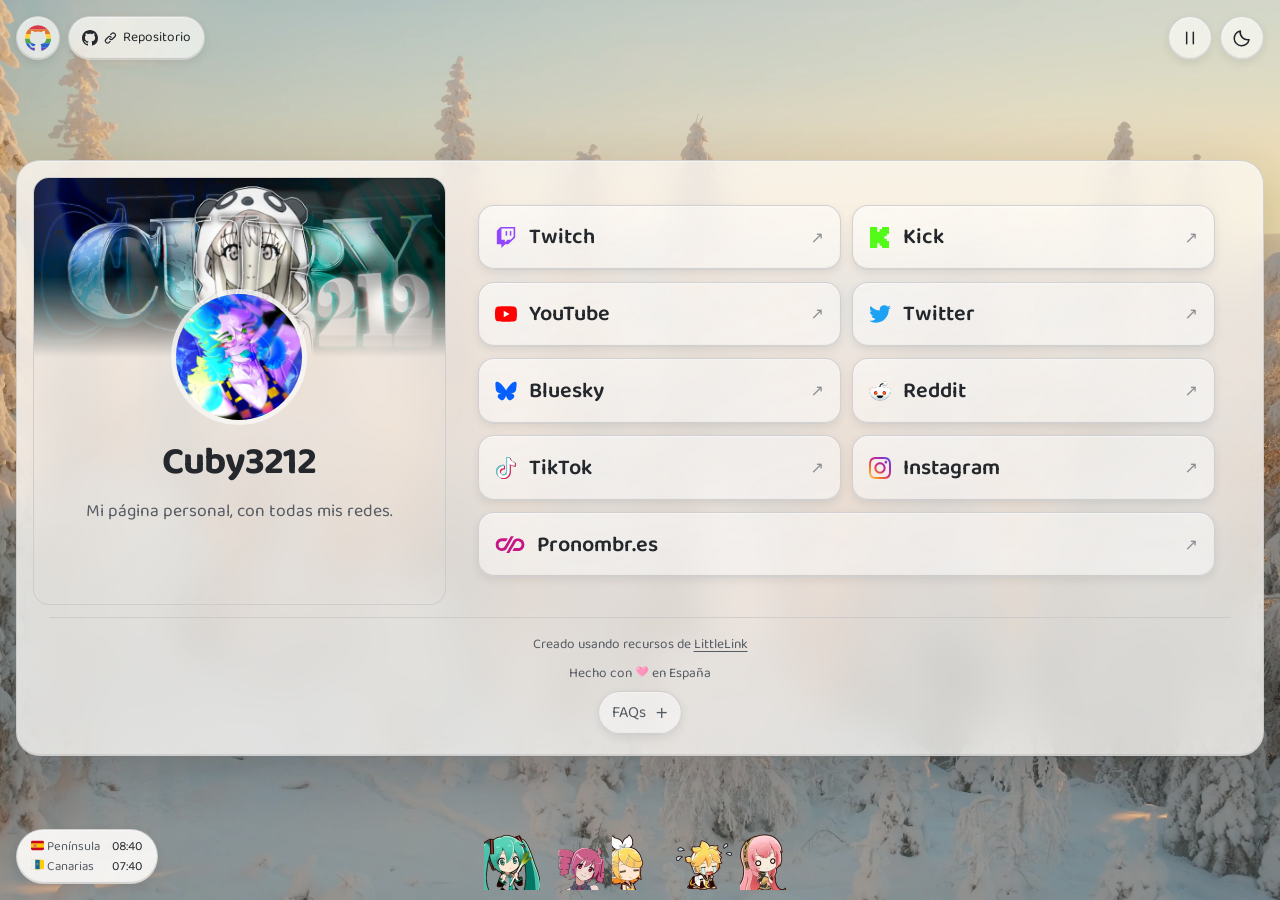
==== index.html @ 7b4e2a6f "Se ha aligerado el easter egg al desplazarse en móvil" ====
<!DOCTYPE html>
<html lang="es" class="theme-auto">
<head>
<meta charset="UTF-8">
<meta name="viewport" content="width=device-width, initial-scale=1.0, viewport-fit=cover">
<title>Cuby socials</title>
<meta name="description" content="Enlaces de Cuby3212">
<meta name="theme-color" content="#faf9f7" id="theme-color-meta">
<meta name="color-scheme" content="light dark">
<meta property="og:title" content="Cuby3212">
<meta property="og:description" content="Enlaces de Cuby3212">
<meta property="og:image" content="https://cuby3212.github.io/images/avatar_cuby.jpg">
<meta property="og:url" content="https://cuby3212.github.io/">
<meta property="og:type" content="website">
<link rel="canonical" href="https://cuby3212.github.io/">
<link rel="preconnect" href="https://fonts.googleapis.com">
<link rel="preconnect" href="https://fonts.gstatic.com" crossorigin>
<link href="https://fonts.googleapis.com/css2?family=Baloo+2:wght@400..700&amp;display=swap" rel="stylesheet">
<link rel="stylesheet" href="css/custom.css?v=mobile-easter-egg-23">
<link rel="preload" as="image" href="images/banner.jpg">
<link rel="preload" as="image" href="images/avatar_cuby.jpg">
<link id="site-favicon" rel="icon" type="image/png" href="images/avatar.png">
<link rel="apple-touch-icon" href="images/apple-touch-icon.png">
<link rel="manifest" href="manifest.json">
<script>
(() => {
  const root = document.documentElement;
  if (/Android/.test(navigator.userAgent) && /Firefox\//.test(navigator.userAgent)) root.classList.add("firefox-android");
  const today = new Date();
  const month = today.getMonth() + 1;
  const day = today.getDate();
  const season = month >= 3 && month <= 5 ? "spring" :
    month >= 6 && month <= 8 ? "summer" : month >= 9 && month <= 11 ? "autumn" : "winter";
  root.setAttribute("data-season", season);
  const event = month === 12 && day >= 24 && day <= 26 ? "xmas" :
    (month === 12 && day === 31) || (month === 1 && day === 1) ? "newyear" :
    month === 10 && day === 31 ? "halloween" : "none";
  root.setAttribute("data-event", event);
  try {
    const theme = localStorage.getItem("cuby-theme");
    if (theme === "light" || theme === "dark") {
      root.classList.remove("theme-auto");
      root.classList.add("theme-" + theme);
    }
  } catch {}
})();
</script>
</head>
<body>
<div class="bg-layer" aria-hidden="true"></div>
<div class="secret-overlay" aria-hidden="true"></div>
<button id="theme-toggle" class="theme-toggle" aria-label="Cambiar tema" title="Cambiar tema"><svg class="control-icon icon-sun" viewBox="0 0 24 24" aria-hidden="true"><circle cx="12" cy="12" r="4"/><path d="M12 2v2m0 16v2M2 12h2m16 0h2M5 5l1.4 1.4m11.2 11.2L19 19M5 19l1.4-1.4M17.6 6.4 19 5"/></svg><svg class="control-icon icon-moon" viewBox="0 0 24 24" aria-hidden="true"><path d="M20.5 14A9 9 0 0 1 10 3.5 9 9 0 1 0 20.5 14Z"/></svg><span class="trans-border" aria-hidden="true"></span></button>
<button id="motion-toggle" class="theme-toggle motion-toggle" aria-label="Pausar animaciones" title="Pausar animaciones"><svg class="control-icon icon-pause" viewBox="0 0 24 24" aria-hidden="true"><path d="M8 5v14M16 5v14"/></svg><svg class="control-icon icon-play" viewBox="0 0 24 24" aria-hidden="true"><path d="m8 5 11 7-11 7Z"/></svg><span class="trans-border" aria-hidden="true"></span></button>
<div class="corner-links">
<a class="github-link" href="https://github.com/Cuby3212" rel="noopener noreferrer" aria-label="GitHub"><img src="images/icons/github-pride.svg" alt=""><span class="trans-border" aria-hidden="true"></span></a>
<a class="repo-badge" href="https://github.com/Cuby3212/cuby3212.github.io" rel="noopener noreferrer" aria-label="Código de la página en GitHub">
<svg class="repo-badge-logo" viewBox="0 0 16 16" aria-hidden="true"><path fill-rule="evenodd" d="M8 0C3.58 0 0 3.58 0 8c0 3.54 2.29 6.53 5.47 7.59.4.07.55-.17.55-.38 0-.19-.01-.82-.01-1.49-2.01.37-2.53-.49-2.69-.94-.09-.23-.48-.94-.82-1.13-.28-.15-.68-.52-.01-.53.63-.01 1.08.58 1.23.82.72 1.21 1.87.87 2.33.66.07-.52.28-.87.51-1.07-1.78-.2-3.64-.89-3.64-3.95 0-.87.31-1.59.82-2.15-.08-.2-.36-1.02.08-2.12 0 0 .67-.21 2.2.82.64-.18 1.32-.27 2-.27.68 0 1.36.09 2 .27 1.53-1.04 2.2-.82 2.2-.82.44 1.1.16 1.92.08 2.12.51.56.82 1.27.82 2.15 0 3.07-1.87 3.75-3.65 3.95.29.25.54.73.54 1.48 0 1.07-.01 1.93-.01 2.2 0 .21.15.46.55.38A8.013 8.013 0 0016 8c0-4.42-3.58-8-8-8z"/></svg>
<svg class="repo-badge-link" viewBox="0 0 16 16" aria-hidden="true"><path d="M7.775 3.275a.75.75 0 001.06 1.06l1.25-1.25a2 2 0 112.83 2.83l-2.5 2.5a2 2 0 01-2.83 0 .75.75 0 00-1.06 1.06 3.5 3.5 0 004.95 0l2.5-2.5a3.5 3.5 0 00-4.95-4.95l-1.25 1.25zm-4.69 9.64a2 2 0 010-2.83l2.5-2.5a2 2 0 012.83 0 .75.75 0 001.06-1.06 3.5 3.5 0 00-4.95 0l-2.5 2.5a3.5 3.5 0 004.95 4.95l1.25-1.25a.75.75 0 00-1.06-1.06l-1.25 1.25a2 2 0 01-2.83 0z"/></svg>
<span>Repositorio</span><span class="trans-border" aria-hidden="true"></span></a>
</div>
<div class="seasonal-fx" id="seasonal-fx" aria-hidden="true"></div>
<main class="container">
<header class="profile-header">
<a class="banner-link" href="images/banner.jpg" aria-label="Ver el banner completo"><img class="banner" src="images/banner.jpg" alt="" width="1200" height="400" fetchpriority="high"></a>
<a class="avatar-link" href="images/avatar_cuby.jpg" aria-label="Ver la foto de perfil">
<img class="avatar" src="images/avatar_cuby.jpg" alt="Foto de Cuby3212" width="512" height="512" decoding="async" fetchpriority="high">
</a>
<h1><button type="button" id="secret-trigger" class="secret-trigger" aria-label="Cuby3212; pulsa tres veces para descubrir una sorpresa" title="¿Y si pulsas tres veces?">Cuby3212</button><span class="event-decoration" aria-hidden="true"></span></h1>
<p class="profile-description">Mi página personal, con todas mis redes.</p>
</header>
<section class="links-panel" aria-label="Enlaces">
<nav class="button-grid" aria-label="Redes sociales">
<a class="button" href="https://www.twitch.tv/cuby3212" rel="me noopener noreferrer"><img class="icon" src="images/icons/twitch-color.svg" alt=""><span class="network-label">Twitch</span><span class="network-arrow" aria-hidden="true">↗</span><span class="trans-border" aria-hidden="true"></span></a>
<a class="button" href="https://kick.com/Cuby3212" rel="me noopener noreferrer"><img class="icon" src="images/icons/kick.svg" alt=""><span class="network-label">Kick</span><span class="network-arrow" aria-hidden="true">↗</span><span class="trans-border" aria-hidden="true"></span></a>
<a class="button" href="https://youtube.com/@Cuby3212" rel="me noopener noreferrer"><img class="icon" src="images/icons/youtube.svg" alt=""><span class="network-label">YouTube</span><span class="network-arrow" aria-hidden="true">↗</span><span class="trans-border" aria-hidden="true"></span></a>
<a class="button" href="https://x.com/Cuby3212_" rel="me noopener noreferrer"><img class="icon" src="images/icons/twitter-color.svg" alt=""><span class="network-label">Twitter</span><span class="network-arrow" aria-hidden="true">↗</span><span class="trans-border" aria-hidden="true"></span></a>
<a class="button" href="https://bsky.app/profile/cuby3212.bsky.social" rel="me noopener noreferrer"><img class="icon" src="images/icons/bluesky-color.svg" alt=""><span class="network-label">Bluesky</span><span class="network-arrow" aria-hidden="true">↗</span><span class="trans-border" aria-hidden="true"></span></a>
<a class="button button-reddit" href="https://www.reddit.com/user/Cuby_3212" rel="me noopener noreferrer"><img class="icon" src="images/icons/reddit.svg" alt=""><span class="network-label">Reddit</span><span class="network-arrow" aria-hidden="true">↗</span><span class="trans-border" aria-hidden="true"></span></a>
<a class="button button-tiktok" href="https://www.tiktok.com/@cuby3212" rel="me noopener noreferrer"><img class="icon" src="images/icons/tiktok.svg" alt=""><span class="network-label">TikTok</span><span class="network-arrow" aria-hidden="true">↗</span><span class="trans-border" aria-hidden="true"></span></a>
<a class="button" href="https://www.instagram.com/cuby3212" rel="me noopener noreferrer"><img class="icon" src="images/icons/instagram-color.svg" alt=""><span class="network-label">Instagram</span><span class="network-arrow" aria-hidden="true">↗</span><span class="trans-border" aria-hidden="true"></span></a>
<a class="button button-pronombr-es" href="https://pronombr.es/@Cuby3212" rel="me noopener noreferrer"><img class="icon" src="images/icons/pronombr-es-color.svg" alt=""><span class="network-label">Pronombr.es</span><span class="network-arrow" aria-hidden="true">↗</span><span class="trans-border" aria-hidden="true"></span></a>
</nav>
</section>
<footer>
<p class="site-credit">Creado usando recursos de <a href="https://littlelink.io" rel="noopener noreferrer">LittleLink</a></p>
<p class="site-credit">Hecho con <span class="emoji" role="img" aria-label="amor">🩷</span> en España</p>
<details class="info-toggle">
<summary>FAQs<span class="trans-border" aria-hidden="true"></span></summary>
<div class="faq">
<details class="faq-item"><summary>¿Para qué sirve esta página?<span class="faq-arrow" aria-hidden="true"></span></summary><div><p>Es mi página personal, donde puedes encontrar todas mis redes sociales. El código es abierto.</p></div></details>
<details class="faq-item"><summary>¿Guarda mis datos o me rastrea?<span class="faq-arrow" aria-hidden="true"></span></summary><div><p>No hay analítica ni cookies propias. Las preferencias de tema y movimiento se guardan en tu navegador.</p></div></details>
<details class="faq-item"><summary>¿Es algo de pago?<span class="faq-arrow" aria-hidden="true"></span></summary><div><p>Para nada, es un proyecto personal mío sin ánimo de lucro, hecho para mi comunidad.</p></div></details>
<details class="faq-item"><summary>¿Dónde está alojada?<span class="faq-arrow" aria-hidden="true"></span></summary><div><p>En GitHub Pages.</p></div></details>
</div>
</details>

</footer>
</main>
<div class="footer-mascots" aria-hidden="true">
<span class="mascot-sprite mascot-miku"></span>
<span class="mascot-sprite mascot-teto"></span>
<span class="mascot-sprite mascot-rin"></span>
<span class="mascot-sprite mascot-len"></span>
<span class="mascot-sprite mascot-luka"></span>
</div>
<div class="clock-widget" aria-label="Hora actual">
<span class="clock-row"><span class="clock-zone"><span aria-hidden="true"><img class="emoji-image" src="images/emoji/1f1ea-1f1f8.svg" alt="" width="16" height="16"></span> Península</span><span id="clock-peninsula">--:--</span></span>
<span class="clock-row"><span class="clock-zone"><span aria-hidden="true"><img class="emoji-image" src="images/emoji/1f1ee-1f1e8.svg" alt="" width="16" height="16"></span> Canarias</span><span id="clock-canarias">--:--</span></span>
</div>
<script src="js/site.js?v=flags-favicon-22"></script>
</body>
</html>
---- css/custom.css ----
:root { color-scheme:light; font-size:16px; --surface:#faf9f7c7; --mobile-surface:#faf9f7ed; --control:#ffffff70; --text:#24282c; --muted:#555b63; --line:#c8c9cacc; --hover:#f0eff1; --shade:#14191e33; --veil:#080f1612; --scene:url('../images/scene-autumn.webp'); }
:root.theme-dark { color-scheme:dark; --surface:#171b23b8; --mobile-surface:#171b23ed; --control:#ffffff10; --text:#f5f5f6; --muted:#bdc3cc; --line:#ffffff38; --hover:#303641; --shade:#0005; --veil:#080f164d; }
@media(prefers-color-scheme:dark) { :root.theme-auto { color-scheme:dark; --surface:#171b23b8; --mobile-surface:#171b23ed; --control:#ffffff10; --text:#f5f5f6; --muted:#bdc3cc; --line:#ffffff38; --hover:#303641; --shade:#0005; --veil:#080f164d; } }
:root[data-season='spring'] { --scene:url('../images/scene-spring.webp'); }
:root[data-season='summer'] { --scene:url('../images/scene-summer.webp'); }
:root[data-season='winter'] { --scene:url('../images/scene-winter.webp'); }
:root[data-event='xmas'] { --scene:url('../images/scene-xmas.webp'); }
:root[data-event='newyear'] { --scene:url('../images/scene-newyear.webp'); }
:root[data-event='halloween'] { --scene:url('../images/scene-halloween.webp'); }
*,*::before,*::after { box-sizing:border-box; }
body { position:relative; isolation:isolate; margin:0; min-height:100svh; padding:6rem max(1rem,env(safe-area-inset-right)) max(5rem,env(safe-area-inset-bottom)) max(1rem,env(safe-area-inset-left)); display:flex; flex-direction:column; align-items:center; justify-content:center; background:#283c35; color:var(--text); font:400 1rem/1.5 'Baloo 2',system-ui,sans-serif; -webkit-tap-highlight-color:transparent; }
button,a,summary { touch-action:manipulation; }
button { font:inherit; cursor:pointer; }
a { color:inherit; text-underline-offset:.2em; }
img { display:block; max-width:100%; }
:focus-visible { outline:3px solid #b86298; outline-offset:4px; }
.bg-layer { position:absolute; inset:0; z-index:-2; pointer-events:none; background:#283c35 var(--scene) var(--scene-position,center) / cover no-repeat; }
.bg-layer::after { transition:background-color .35s ease; content:''; position:absolute; inset:0; background:var(--veil); }
.container { position:relative; width:min(100%,82rem); display:grid; grid-template-columns:minmax(0,.9fr) minmax(0,1.3fr); padding:1rem; border:1px solid var(--line); border-radius:1.5rem; background:var(--surface); box-shadow:0 16px 60px var(--shade); }
.profile-header { min-width:0; text-align:center; align-self:stretch; padding-bottom:2rem; border:1px solid var(--line); border-radius:1rem; overflow:hidden; background:linear-gradient(145deg,#ffffff0a,transparent); }
.banner-link { display:block; overflow:hidden; }
.banner { width:100%; height:clamp(10rem,14vw,16rem); object-fit:cover; object-position:50% 40%; -webkit-mask-image:linear-gradient(#000 55%,transparent); mask-image:linear-gradient(#000 55%,transparent); }
.avatar-link { display:block; position:relative; width:8.5rem; margin:-4.25rem auto 0; border-radius:50%; }
.avatar { width:8.5rem; height:8.5rem; object-fit:cover; border:5px solid var(--surface); border-radius:50%; }
h1 { margin:1rem .5rem .4rem; font-size:clamp(2rem,3vw,3.4rem); font-weight:700; line-height:1.15; letter-spacing:-.025em; }
.secret-trigger { all:unset; cursor:pointer; border-radius:.3rem; touch-action:manipulation; }
.profile-description { margin:.4rem 1.25rem 0; color:var(--muted); font-size:1.1rem; text-wrap:balance; }
.links-panel { min-width:0; margin:1.5rem 1rem 1.5rem 2rem; align-self:center; }
.button-grid { display:grid; grid-template-columns:repeat(2,minmax(0,1fr)); gap:.7rem; }
.button { display:flex; align-items:center; gap:.75rem; min-width:0; min-height:4.1rem; padding:.85rem 1rem; border:1px solid var(--line); border-radius:1rem; background:var(--control); color:var(--text); font-size:clamp(1.25rem,1.7vw,1.9rem); font-weight:600; line-height:1.3; text-decoration:none; }
.icon { width:1em; height:1em; flex-shrink:0; object-fit:contain; }
.button-tiktok .icon,.button-reddit .icon { filter:drop-shadow(0 0 .6px #60646c); }
.button-pronombr-es { grid-column:1/-1; }
.button-pronombr-es .icon { width:1.4em; }
.network-label { min-width:0; overflow-wrap:anywhere; }
.network-arrow { opacity:.65; margin-left:auto; font:400 1rem/1 system-ui,sans-serif; color:var(--muted); }
.theme-toggle,.github-link,.repo-badge,.clock-widget { border:1px solid var(--line); background:var(--surface); color:var(--text); border-radius:999px; box-shadow:0 3px 12px var(--shade); }
.theme-toggle { position:fixed; top:max(1rem,env(safe-area-inset-top)); right:max(1rem,env(safe-area-inset-right)); z-index:10; width:2.75rem; height:2.75rem; display:grid; place-items:center; padding:0; }
.motion-toggle { right:calc(max(1rem,env(safe-area-inset-right)) + 3.25rem); }
.theme-toggle:disabled { opacity:.6; cursor:default; }
.corner-links { position:fixed; top:max(1rem,env(safe-area-inset-top)); left:max(1rem,env(safe-area-inset-left)); z-index:10; display:flex; gap:.5rem; }
.github-link { display:grid; place-items:center; width:2.75rem; height:2.75rem; }
.github-link img { width:1.6rem; height:1.6rem; }
.repo-badge { display:inline-flex; align-items:center; gap:.4rem; min-height:2.75rem; padding:.5rem .85rem; font-size:.85rem; text-decoration:none; }
.repo-badge svg { width:1rem; height:1rem; fill:currentColor; }
.repo-badge .repo-badge-link { width:.8rem; }
footer { grid-column:1/-1; margin:.75rem 1rem .25rem; padding-top:1rem; border-top:1px solid var(--line); color:var(--muted); text-align:center; }
.site-credit { margin:0 0 .5rem; font-size:.85rem; }
.info-toggle { max-width:42rem; margin:0 auto; }
summary { cursor:pointer; }
.info-toggle > summary { display:inline-flex; align-items:center; gap:.6rem; min-height:2.75rem; padding:.4rem .8rem; list-style:none; }
summary::-webkit-details-marker { display:none; }
.info-toggle > summary::after { content:'+'; font-family:system-ui,sans-serif; }
:is(.info-toggle:not([data-disclosure])[open],.info-toggle[data-expanded='true']) > summary::after { content:'−'; }
.faq { padding:.5rem 1rem; text-align:left; }
.faq-item { border-top:1px solid var(--line); padding:.6rem 0; }
.faq-item summary { min-height:2.75rem; display:flex; align-items:center; justify-content:space-between; gap:.75rem; color:var(--text); }
.faq-arrow::after { content:'+'; font-family:system-ui,sans-serif; }
:is(.faq-item:not([data-disclosure])[open],.faq-item[data-expanded='true']) .faq-arrow::after { content:'−'; }
.faq-item p { margin:.3rem 0 .5rem; }
.clock-widget { position:fixed; left:max(1rem,env(safe-area-inset-left)); bottom:max(1rem,env(safe-area-inset-bottom)); padding:.45rem .9rem; font-size:.8rem; font-variant-numeric:tabular-nums; }
.clock-row { display:flex; gap:.75rem; justify-content:space-between; }
.clock-zone { color:var(--muted); }

body,.container,.button,.theme-toggle,.github-link,.repo-badge,.clock-widget,footer,.faq-item,.profile-description,.clock-zone,.network-arrow,.avatar { transition:background-color .35s ease,color .35s ease,border-color .35s ease,transform .18s ease; }
@media(hover:hover) { .button:hover,.theme-toggle:not(:disabled):hover,.repo-badge:hover,.github-link:hover { background-color:var(--hover); transform:translateY(-2px); } }
.button:active,.theme-toggle:active { transform:translateY(0); }
.seasonal-fx { position:fixed; inset:0; height:100lvh; bottom:auto; z-index:15; pointer-events:none; overflow:hidden; contain:strict; }
.petal { will-change:transform,opacity; position:absolute; top:-4rem; left:var(--x); opacity:0; font-size:clamp(1.5rem,2.2vw,2rem); line-height:1.2; animation:fall var(--duration) linear var(--delay) 1 both; }
.petal-image { display:block; width:1.2em; height:1.2em; }
@keyframes fall {
  0% { transform:translate3d(0,-4rem,0) rotate(var(--rotation-start)) scale(var(--scale)); opacity:0; }
  8%,85% { opacity:var(--alpha); }
  35% { transform:translate3d(var(--drift-a),38vh,0) rotate(var(--rotation-mid)) scale(var(--scale)); }
  65% { transform:translate3d(var(--drift-b),72vh,0) rotate(var(--rotation-start)) scale(var(--scale)); }
  100% { transform:translate3d(var(--drift-end),calc(100vh + 8rem),0) rotate(var(--rotation-end)) scale(var(--scale)); opacity:0; }
}
@keyframes fall-next {
  0% { transform:translate3d(0,-4rem,0) rotate(var(--rotation-start)) scale(var(--scale)); opacity:0; }
  8%,85% { opacity:var(--alpha); }
  35% { transform:translate3d(var(--drift-a),38vh,0) rotate(var(--rotation-mid)) scale(var(--scale)); }
  65% { transform:translate3d(var(--drift-b),72vh,0) rotate(var(--rotation-start)) scale(var(--scale)); }
  100% { transform:translate3d(var(--drift-end),calc(100vh + 8rem),0) rotate(var(--rotation-end)) scale(var(--scale)); opacity:0; }
}
.secret-overlay { position:fixed; inset:0; z-index:-1; pointer-events:none; opacity:0; background:linear-gradient(125deg,#5bcefa66,transparent 50%,#f5a9b866); transition:opacity .6s ease; }
.secret-mode .secret-overlay { opacity:1; }
.secret-mode .container { border-color:transparent; }
.secret-mode .container::after { content:''; position:absolute; inset:-1px; padding:3px; border-radius:inherit; pointer-events:none; background:linear-gradient(#5bcefa 0% 20%,#f5a9b8 20% 40%,#fff 40% 60%,#f5a9b8 60% 80%,#5bcefa 80% 100%); -webkit-mask:linear-gradient(#fff 0 0) content-box,linear-gradient(#fff 0 0); mask:linear-gradient(#fff 0 0) content-box,linear-gradient(#fff 0 0); -webkit-mask-composite:xor; mask-composite:exclude; }
@keyframes mascot-sway { 0%,100% { transform:translateY(0); } 50% { transform:translateY(-4px); } }
.secret-mode .mascot-sprite { animation-name:var(--frames),mascot-sway; animation-duration:var(--frame-duration),5s; animation-timing-function:step-end,ease-in-out; animation-iteration-count:infinite; }

.toast { position:fixed; top:4.5rem; left:50%; transform:translateX(-50%); z-index:20; max-width:calc(100% - 2rem); padding:.6rem 1rem; border:1px solid var(--line); border-radius:1rem; background:var(--surface); color:var(--text); text-align:center; opacity:0; transition:opacity .2s ease; pointer-events:none; }
.toast.is-shown { opacity:1; }
.motion-paused *,.page-hidden *,.motion-paused *::before,.motion-paused *::after,.page-hidden *::before,.page-hidden *::after { animation-play-state:paused !important; }

@media(orientation:portrait) {
 :root[data-season='spring'] { --scene:url('../images/scene-spring-portrait.webp'); }
 :root[data-event='halloween'] { --scene:url('../images/scene-halloween-portrait.webp'); }
 :root[data-event='newyear'] { --scene:url('../images/scene-newyear-portrait.webp'); }
 :root[data-season='autumn'] { --scene-position:60% center; }
}
@media(max-width:760px), (orientation:portrait) {
 body { justify-content:flex-start; padding-top:5.25rem; padding-bottom:max(6rem,env(safe-area-inset-bottom)); }
 .container { width:min(100%,32rem); display:block; padding:.6rem; border-radius:1.5rem; }
 .profile-header { padding-bottom:.5rem; }
 .banner { height:clamp(10rem,35vw,14rem); }
 .links-panel { margin:1.25rem .5rem; }
 .clock-widget { position:static; margin-top:1.25rem; }
 footer { margin:1rem .5rem .25rem; }
}
@media(max-width:440px) {
 .button-grid { grid-template-columns:minmax(0,1fr); gap:.6rem; }
 .button { min-height:3.25rem; }
 .repo-badge .repo-badge-logo,.repo-badge .repo-badge-link { display:none; }
 .repo-badge { padding-inline:.65rem; font-size:.8rem; }
}
@media(max-height:600px) and (min-width:761px) { body { justify-content:flex-start; padding-bottom:6rem; } .clock-widget { position:static; margin-top:1.25rem; } }
@media(prefers-reduced-motion:reduce) { *:not(.mascot-sprite),*::before,*::after { animation:none !important; transition:none !important; } }
@media(prefers-contrast:more) { :root { --line:currentColor; } }
@media(forced-colors:active) { .bg-layer,.seasonal-fx,.secret-overlay { display:none; } body,.container,.button,.theme-toggle,.repo-badge,.github-link,.clock-widget { background:Canvas; color:CanvasText; border-color:CanvasText; box-shadow:none; } }

.button,.theme-toggle,.github-link,.repo-badge,.clock-widget,.info-toggle > summary {
 background-image:radial-gradient(ellipse at 0 0,#ffffff24,transparent 58%),radial-gradient(ellipse at 100% 100%,#ffffff12,transparent 58%),linear-gradient(120deg,#ffffff0d,transparent 42%,#ffffff05 65%,#ffffff10);
 box-shadow:inset 0 1px 1px #ffffff70,inset 1px 0 0 #ffffff20,inset -1px 0 0 #ffffff12,inset 0 -1px 1px #00000024,0 3px 10px #00000014;
}
.info-toggle > summary { border:1px solid var(--line); border-radius:999px; background-color:var(--control); }
.footer-mascots { position:fixed; z-index:5; bottom:max(.65rem,env(safe-area-inset-bottom)); left:50%; transform:translateX(-50%); display:grid; grid-template-columns:repeat(5,minmax(0,1fr)); align-items:end; gap:.5rem; width:min(19.5rem,calc(100% - 2rem)); height:4rem; contain:layout paint; pointer-events:none; }
.mascot-sprite { display:block; justify-self:center; width:min(100%,3.5rem); aspect-ratio:1; background-repeat:no-repeat; }
@media(min-width:1051px) and (orientation:landscape) {
 :root { font-size:100%; }
 .container { grid-template-columns:minmax(0,.85fr) minmax(0,1.65fr); }
 .links-panel { margin:1.75rem 2rem; }
 .profile-header { display:flex; flex-direction:column; justify-content:flex-start; }
}
@media(hover:hover) and (pointer:fine) and (min-width:1051px) {
 .container { -webkit-backdrop-filter:blur(18px) saturate(135%); backdrop-filter:blur(18px) saturate(135%); }
 .theme-toggle,.github-link,.repo-badge,.clock-widget { -webkit-backdrop-filter:blur(8px); backdrop-filter:blur(8px); }
}

@media(hover:none), (pointer:coarse) {
 .petal { font-size:1.65rem; }
 .container { background:var(--mobile-surface); box-shadow:0 8px 28px #00000026; }
 .button { transition:background-color .25s ease,color .25s ease,border-color .25s ease,transform .18s ease; }
}
@media(prefers-reduced-motion:reduce) { .mascot-sprite { animation-play-state:paused !important; } }
@media(forced-colors:active) { .button,.theme-toggle,.github-link,.repo-badge,.clock-widget,.info-toggle > summary { background:Canvas; box-shadow:none; } }

@media(max-height:800px) and (min-width:1051px) and (orientation:landscape) {
 .banner { height:10rem; }
 .button { min-height:3.5rem; padding:.7rem 1rem; }
 .button-grid { gap:.55rem; }
 .links-panel { margin:1rem 2rem; }
 .profile-header { padding-bottom:1.25rem; }
}

.theme-toggle { border-radius:50%; aspect-ratio:1; line-height:1; }
.theme-toggle .control-icon { grid-area:1 / 1; display:block; width:1.25rem; height:1.25rem; fill:none; stroke:currentColor; stroke-width:1.8; stroke-linecap:round; stroke-linejoin:round; }
.theme-toggle .icon-sun,.theme-toggle .icon-play { display:none; }
.theme-toggle[aria-pressed="true"] .icon-sun,.motion-toggle[aria-pressed="false"] .icon-play { display:block; }
.theme-toggle[aria-pressed="true"] .icon-moon,.motion-toggle[aria-pressed="false"] .icon-pause { display:none; }
.corner-links { align-items:center; height:2.75rem; }
.github-link { border-radius:50%; flex:0 0 2.75rem; }
.repo-badge { height:2.75rem; line-height:1; gap:.4rem; padding:.5rem .8rem; }
.repo-badge svg { flex-shrink:0; }
.button,.github-link,.repo-badge,.info-toggle > summary { position:relative; }
.trans-border { display:none; position:absolute; inset:-1px; padding:2px; border-radius:inherit; overflow:hidden; pointer-events:none; z-index:2; -webkit-mask:linear-gradient(#fff 0 0) content-box,linear-gradient(#fff 0 0); mask:linear-gradient(#fff 0 0) content-box,linear-gradient(#fff 0 0); -webkit-mask-composite:xor; mask-composite:exclude; }
.trans-border::before { content:''; position:absolute; left:50%; top:50%; width:160%; aspect-ratio:1; background:conic-gradient(#5bcefa,#f5a9b8 20%,#fff 40%,#f5a9b8 60%,#5bcefa 80%); transform:translate(-50%,-50%); }
@keyframes trans-border-turn { to { transform:translate(-50%,-50%) rotate(360deg); } }
:is(.button,.theme-toggle,.github-link,.repo-badge,.info-toggle > summary):is(:focus-visible,:active) > .trans-border { display:block; }
@media(hover:hover) and (pointer:fine) {
 :is(.button,.theme-toggle,.github-link,.repo-badge,.info-toggle > summary):hover > .trans-border { display:block; }
 :is(.button,.theme-toggle,.github-link,.repo-badge,.info-toggle > summary):hover > .trans-border::before { animation:trans-border-turn 6s linear infinite; }
}
@media(orientation:portrait) {
 .container { width:min(100%,56rem); min-height:calc(100svh - 13rem); display:flex; flex-direction:column; }
 .profile-header { flex-shrink:0; }
 .banner { height:clamp(10rem,25vw,20rem); }
 .links-panel { align-self:stretch; margin:clamp(1.25rem,2.5vw,2rem) clamp(.5rem,2vw,1.5rem); }
 .button-grid { grid-template-columns:minmax(0,1fr); gap:clamp(.6rem,1svh,1rem); }
 .button { min-height:clamp(3.5rem,5.7svh,6rem); font-size:clamp(1.15rem,2.2vw,1.9rem); }
 footer { margin-top:auto; }
}
@media(forced-colors:active) { .trans-border { display:none !important; } }

.mascot-miku { --frames:frames-miku; --frame-duration:1600ms; background-image:url('../images/characters/miku.webp'); background-size:2000% 100%; animation:frames-miku 1600ms step-end infinite; }
@keyframes frames-miku { 0.00000% { background-position:0.00000% 0; } 5.00000% { background-position:5.26316% 0; } 10.00000% { background-position:10.52632% 0; } 15.00000% { background-position:15.78947% 0; } 20.00000% { background-position:21.05263% 0; } 25.00000% { background-position:26.31579% 0; } 30.00000% { background-position:31.57895% 0; } 35.00000% { background-position:36.84211% 0; } 40.00000% { background-position:42.10526% 0; } 45.00000% { background-position:47.36842% 0; } 50.00000% { background-position:52.63158% 0; } 55.00000% { background-position:57.89474% 0; } 60.00000% { background-position:63.15789% 0; } 65.00000% { background-position:68.42105% 0; } 70.00000% { background-position:73.68421% 0; } 75.00000% { background-position:78.94737% 0; } 80.00000% { background-position:84.21053% 0; } 85.00000% { background-position:89.47368% 0; } 90.00000% { background-position:94.73684% 0; } 95.00000% { background-position:100.00000% 0; } 100% { background-position:100% 0; } }
.mascot-teto { --frames:frames-teto; --frame-duration:730ms; background-image:url('../images/characters/teto.webp'); background-size:1000% 100%; animation:frames-teto 730ms step-end infinite; }
@keyframes frames-teto { 0.00000% { background-position:0.00000% 0; } 9.58904% { background-position:11.11111% 0; } 19.17808% { background-position:22.22222% 0; } 28.76712% { background-position:33.33333% 0; } 38.35616% { background-position:44.44444% 0; } 50.68493% { background-position:55.55556% 0; } 60.27397% { background-position:66.66667% 0; } 69.86301% { background-position:77.77778% 0; } 79.45205% { background-position:88.88889% 0; } 89.04110% { background-position:100.00000% 0; } 100% { background-position:100% 0; } }
.mascot-rin { --frames:frames-rin; --frame-duration:1520ms; background-image:url('../images/characters/rin.webp'); background-size:1500% 100%; animation:frames-rin 1520ms step-end infinite; }
@keyframes frames-rin { 0.00000% { background-position:0.00000% 0; } 5.26316% { background-position:7.14286% 0; } 10.52632% { background-position:14.28571% 0; } 15.78947% { background-position:21.42857% 0; } 21.05263% { background-position:28.57143% 0; } 26.31579% { background-position:35.71429% 0; } 31.57895% { background-position:42.85714% 0; } 36.84211% { background-position:50.00000% 0; } 42.10526% { background-position:57.14286% 0; } 47.36842% { background-position:64.28571% 0; } 52.63158% { background-position:71.42857% 0; } 57.89474% { background-position:78.57143% 0; } 63.15789% { background-position:85.71429% 0; } 68.42105% { background-position:92.85714% 0; } 73.68421% { background-position:100.00000% 0; } 100% { background-position:100% 0; } }
.mascot-len { --frames:frames-len; --frame-duration:1600ms; background-image:url('../images/characters/len.webp'); background-size:1700% 100%; animation:frames-len 1600ms step-end infinite; }
@keyframes frames-len { 0.00000% { background-position:0.00000% 0; } 5.00000% { background-position:6.25000% 0; } 10.00000% { background-position:12.50000% 0; } 15.00000% { background-position:18.75000% 0; } 20.00000% { background-position:25.00000% 0; } 30.00000% { background-position:31.25000% 0; } 40.00000% { background-position:37.50000% 0; } 45.00000% { background-position:43.75000% 0; } 50.00000% { background-position:50.00000% 0; } 60.00000% { background-position:56.25000% 0; } 65.00000% { background-position:62.50000% 0; } 70.00000% { background-position:68.75000% 0; } 75.00000% { background-position:75.00000% 0; } 80.00000% { background-position:81.25000% 0; } 85.00000% { background-position:87.50000% 0; } 90.00000% { background-position:93.75000% 0; } 95.00000% { background-position:100.00000% 0; } 100% { background-position:100% 0; } }
.mascot-luka { --frames:frames-luka; --frame-duration:1600ms; background-image:url('../images/characters/luka.webp'); background-size:1400% 100%; animation:frames-luka 1600ms step-end infinite; }
@keyframes frames-luka { 0.00000% { background-position:0.00000% 0; } 20.00000% { background-position:7.69231% 0; } 25.00000% { background-position:15.38462% 0; } 30.00000% { background-position:23.07692% 0; } 35.00000% { background-position:30.76923% 0; } 40.00000% { background-position:38.46154% 0; } 45.00000% { background-position:46.15385% 0; } 50.00000% { background-position:53.84615% 0; } 55.00000% { background-position:61.53846% 0; } 65.00000% { background-position:69.23077% 0; } 70.00000% { background-position:76.92308% 0; } 80.00000% { background-position:84.61538% 0; } 85.00000% { background-position:92.30769% 0; } 95.00000% { background-position:100.00000% 0; } 100% { background-position:100% 0; } }

@media(forced-colors:active) { .secret-mode .container::after { display:none; } .secret-mode .container { border-color:CanvasText; } }

:root[data-event='halloween'] { --festive-light:#fff4e8eb; --festive-light-mobile:#fff4e8f5; --festive-dark:#21162aeb; --festive-dark-mobile:#21162af5; --festive-light-text:#302039; --festive-dark-text:#fff3e7; --festive-light-muted:#63506c; --festive-dark-muted:#d8c3df; --festive-light-line:#a66027a6; --festive-dark-line:#f8ac65a6; --festive-light-hover:#f6dfc7; --festive-dark-hover:#40304c; --festive-accent-light:#8c3e0c; --festive-accent-dark:#ffbf80; }
:root[data-event='xmas'] { --festive-light:#f4faf2eb; --festive-light-mobile:#f4faf2f5; --festive-dark:#10251eeb; --festive-dark-mobile:#10251ef5; --festive-light-text:#183529; --festive-dark-text:#f4faf3; --festive-light-muted:#4b6356; --festive-dark-muted:#bed5c7; --festive-light-line:#9b414da6; --festive-dark-line:#ed9b9fa6; --festive-light-hover:#e4efdf; --festive-dark-hover:#284438; --festive-accent-light:#9c293b; --festive-accent-dark:#ffb6bb; }
:root[data-event='newyear'] { --festive-light:#fff9e9eb; --festive-light-mobile:#fff9e9f5; --festive-dark:#191b31eb; --festive-dark-mobile:#191b31f5; --festive-light-text:#30293d; --festive-dark-text:#fff7e0; --festive-light-muted:#665974; --festive-dark-muted:#d0c7e0; --festive-light-line:#987121a6; --festive-dark-line:#e7c675a6; --festive-light-hover:#f2e7ca; --festive-dark-hover:#343450; --festive-accent-light:#795515; --festive-accent-dark:#f5d68a; }
:root:is([data-event='halloween'],[data-event='xmas'],[data-event='newyear']) { --surface:var(--festive-light); --mobile-surface:var(--festive-light-mobile); --text:var(--festive-light-text); --muted:var(--festive-light-muted); --line:var(--festive-light-line); --hover:var(--festive-light-hover); --festive-accent:var(--festive-accent-light); }
:root.theme-dark:is([data-event='halloween'],[data-event='xmas'],[data-event='newyear']) { --surface:var(--festive-dark); --mobile-surface:var(--festive-dark-mobile); --text:var(--festive-dark-text); --muted:var(--festive-dark-muted); --line:var(--festive-dark-line); --hover:var(--festive-dark-hover); --festive-accent:var(--festive-accent-dark); }
@media(prefers-color-scheme:dark) {
 :root.theme-auto:is([data-event='halloween'],[data-event='xmas'],[data-event='newyear']) { --surface:var(--festive-dark); --mobile-surface:var(--festive-dark-mobile); --text:var(--festive-dark-text); --muted:var(--festive-dark-muted); --line:var(--festive-dark-line); --hover:var(--festive-dark-hover); --festive-accent:var(--festive-accent-dark); }
}
:root:is([data-event='halloween'],[data-event='xmas'],[data-event='newyear']) h1 { color:var(--festive-accent); }
@media(prefers-contrast:more) { :root[data-event] { --line:currentColor; } }

.event-decoration { display:none; margin-left:.3em; font-size:.55em; vertical-align:.12em; line-height:1; }
:root:is([data-event='halloween'],[data-event='xmas'],[data-event='newyear']) .event-decoration { display:inline-block; }

@keyframes button-glint { 0%,100% { opacity:0; } 35% { opacity:.22; } }
.button.press-glow::after { content:''; position:absolute; inset:1px; border-radius:inherit; pointer-events:none; background:linear-gradient(110deg,transparent 10%,#fff 50%,transparent 90%); opacity:0; animation:button-glint .32s ease-out; }
@keyframes card-enter { from { opacity:0; transform:translateY(8px); } to { opacity:1; transform:translateY(0); } }
.container.is-entering { animation:card-enter .42s cubic-bezier(.2,.8,.2,1) both; }
.motion-paused .container.is-entering { animation:none; }
@media(forced-colors:active) { .button.press-glow::after { display:none; } }

.container { background-image:linear-gradient(135deg,#ffffff0d,transparent 35%,transparent 70%,#ffffff05); box-shadow:inset 0 1px 1px #ffffff66,inset 0 -1px 0 #00000014,0 16px 60px var(--shade); }
@supports ((backdrop-filter:blur(8px)) or (-webkit-backdrop-filter:blur(8px))) {
 .theme-toggle,.github-link,.repo-badge,.clock-widget { -webkit-backdrop-filter:blur(10px) saturate(140%); backdrop-filter:blur(10px) saturate(140%); }
 @supports (background-color:color-mix(in srgb,white,transparent)) {
  .theme-toggle,.github-link,.repo-badge { background-color:color-mix(in srgb,var(--surface) 90%,transparent); }
 }
 .clock-widget { background-color:var(--mobile-surface); }
}
@media(hover:none), (pointer:coarse) {
 .container { box-shadow:inset 0 1px 1px #ffffff66,inset 0 -1px 0 #00000014,0 8px 28px #00000026; }
}
@media(hover:none), (pointer:coarse), (max-width:1050px) {
 .container,.theme-toggle,.github-link,.repo-badge,.clock-widget { -webkit-backdrop-filter:none; backdrop-filter:none; }
 .theme-toggle,.github-link,.repo-badge,.clock-widget { background-color:var(--mobile-surface); }
}
@media(prefers-reduced-transparency:reduce), (prefers-contrast:more) {
 .container,.theme-toggle,.github-link,.repo-badge,.clock-widget { background-color:var(--mobile-surface); -webkit-backdrop-filter:none; backdrop-filter:none; background-image:none; }
}
@media(forced-colors:active) {
 .container,.button,.theme-toggle,.github-link,.repo-badge,.clock-widget,.info-toggle > summary { background:Canvas; color:CanvasText; border-color:CanvasText; box-shadow:none; -webkit-backdrop-filter:none; backdrop-filter:none; }
}

@media(hover:none), (pointer:coarse) {
 .firefox-android .footer-mascots { bottom:.65rem; }
}

.emoji-image { display:inline-block; width:1em; height:1em; vertical-align:-.12em; object-fit:contain; }

@keyframes mascot-group-sway {
  0%,100% { transform:translate(-50%,0); }
  50% { transform:translate(-50%,-4px); }
}
@media(hover:none), (pointer:coarse), (max-width:1050px) {
 .secret-overlay { display:none; }
 .secret-mode .bg-layer::after { background-image:linear-gradient(125deg,#5bcefa66,transparent 50%,#f5a9b866); }
 .secret-mode .container::after { padding:0; background:url('../images/icons/easter-egg-border.svg') center / 100% 100% no-repeat; -webkit-mask:none; mask:none; }
 .secret-mode .mascot-sprite { animation-name:var(--frames); animation-duration:var(--frame-duration); animation-timing-function:step-end; }
 .secret-mode .footer-mascots { animation:mascot-group-sway 5s ease-in-out infinite; will-change:transform; }
}
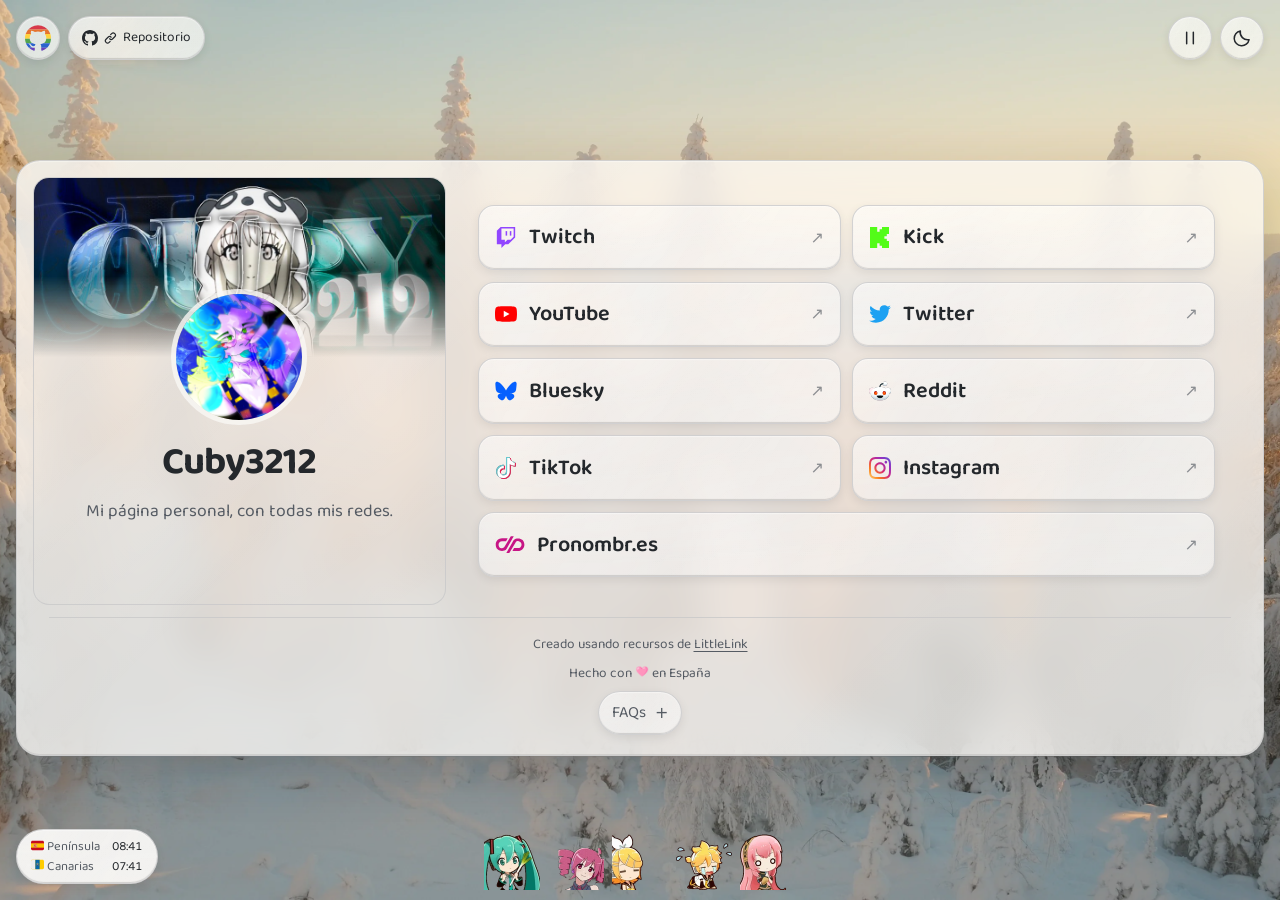
==== commit 120b9ebc: "Se han corregido fallos de movimiento, favicon y navegación por teclado" ====
--- a/index.html
+++ b/index.html
@@ -16,7 +16,7 @@
 <link rel="preconnect" href="https://fonts.googleapis.com">
 <link rel="preconnect" href="https://fonts.gstatic.com" crossorigin>
 <link href="https://fonts.googleapis.com/css2?family=Baloo+2:wght@400..700&amp;display=swap" rel="stylesheet">
-<link rel="stylesheet" href="css/custom.css?v=mobile-easter-egg-23">
+<link rel="stylesheet" href="css/custom.css?v=review-24">
 <link rel="preload" as="image" href="images/banner.jpg">
 <link rel="preload" as="image" href="images/avatar_cuby.jpg">
 <link id="site-favicon" rel="icon" type="image/png" href="images/avatar.png">
@@ -107,6 +107,6 @@
 <span class="clock-row"><span class="clock-zone"><span aria-hidden="true"><img class="emoji-image" src="images/emoji/1f1ea-1f1f8.svg" alt="" width="16" height="16"></span> Península</span><span id="clock-peninsula">--:--</span></span>
 <span class="clock-row"><span class="clock-zone"><span aria-hidden="true"><img class="emoji-image" src="images/emoji/1f1ee-1f1e8.svg" alt="" width="16" height="16"></span> Canarias</span><span id="clock-canarias">--:--</span></span>
 </div>
-<script src="js/site.js?v=flags-favicon-22"></script>
+<script src="js/site.js?v=review-24"></script>
 </body>
 </html>
--- a/css/custom.css
+++ b/css/custom.css
@@ -24,6 +24,7 @@
 .avatar { width:8.5rem; height:8.5rem; object-fit:cover; border:5px solid var(--surface); border-radius:50%; }
 h1 { margin:1rem .5rem .4rem; font-size:clamp(2rem,3vw,3.4rem); font-weight:700; line-height:1.15; letter-spacing:-.025em; }
 .secret-trigger { all:unset; cursor:pointer; border-radius:.3rem; touch-action:manipulation; }
+.secret-trigger:focus-visible { outline:3px solid #b86298; outline-offset:4px; }
 .profile-description { margin:.4rem 1.25rem 0; color:var(--muted); font-size:1.1rem; text-wrap:balance; }
 .links-panel { min-width:0; margin:1.5rem 1rem 1.5rem 2rem; align-self:center; }
 .button-grid { display:grid; grid-template-columns:repeat(2,minmax(0,1fr)); gap:.7rem; }
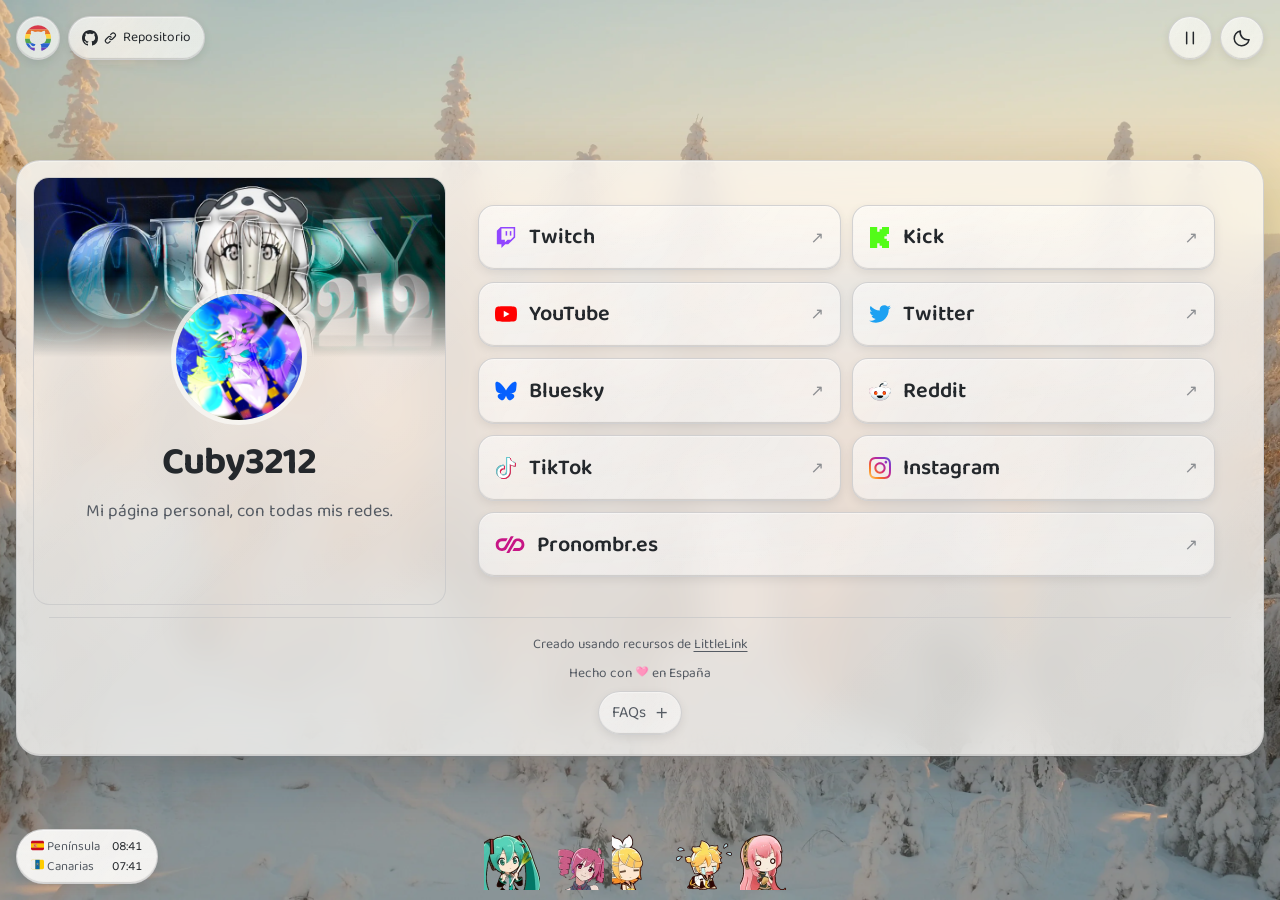
==== commit 1262da5a: "Se han resumido las FAQs y adelantado la carga de fondos más ligeros en móvil" ====
--- a/index.html
+++ b/index.html
@@ -3,25 +3,6 @@
 <head>
 <meta charset="UTF-8">
 <meta name="viewport" content="width=device-width, initial-scale=1.0, viewport-fit=cover">
-<title>Cuby socials</title>
-<meta name="description" content="Enlaces de Cuby3212">
-<meta name="theme-color" content="#faf9f7" id="theme-color-meta">
-<meta name="color-scheme" content="light dark">
-<meta property="og:title" content="Cuby3212">
-<meta property="og:description" content="Enlaces de Cuby3212">
-<meta property="og:image" content="https://cuby3212.github.io/images/avatar_cuby.jpg">
-<meta property="og:url" content="https://cuby3212.github.io/">
-<meta property="og:type" content="website">
-<link rel="canonical" href="https://cuby3212.github.io/">
-<link rel="preconnect" href="https://fonts.googleapis.com">
-<link rel="preconnect" href="https://fonts.gstatic.com" crossorigin>
-<link href="https://fonts.googleapis.com/css2?family=Baloo+2:wght@400..700&amp;display=swap" rel="stylesheet">
-<link rel="stylesheet" href="css/custom.css?v=review-24">
-<link rel="preload" as="image" href="images/banner.jpg">
-<link rel="preload" as="image" href="images/avatar_cuby.jpg">
-<link id="site-favicon" rel="icon" type="image/png" href="images/avatar.png">
-<link rel="apple-touch-icon" href="images/apple-touch-icon.png">
-<link rel="manifest" href="manifest.json">
 <script>
 (() => {
   const root = document.documentElement;
@@ -36,6 +17,16 @@
     (month === 12 && day === 31) || (month === 1 && day === 1) ? "newyear" :
     month === 10 && day === 31 ? "halloween" : "none";
   root.setAttribute("data-event", event);
+  const scene = event === "none" ? season : event;
+  const hasPortrait = ["spring", "halloween", "newyear"].includes(scene);
+  const mobileScene = window.matchMedia("(max-width:1050px)").matches;
+  const portraitScene = hasPortrait && window.matchMedia("(orientation:portrait)").matches;
+  const preload = document.createElement("link");
+  preload.rel = "preload";
+  preload.as = "image";
+  preload.fetchPriority = "high";
+  preload.href = "images/scene-" + scene + (portraitScene ? "-portrait" : "") + (mobileScene ? "-mobile" : "") + ".webp";
+  document.head.appendChild(preload);
   try {
     const theme = localStorage.getItem("cuby-theme");
     if (theme === "light" || theme === "dark") {
@@ -45,6 +36,25 @@
   } catch {}
 })();
 </script>
+<title>Cuby socials</title>
+<meta name="description" content="Enlaces de Cuby3212">
+<meta name="theme-color" content="#faf9f7" id="theme-color-meta">
+<meta name="color-scheme" content="light dark">
+<meta property="og:title" content="Cuby3212">
+<meta property="og:description" content="Enlaces de Cuby3212">
+<meta property="og:image" content="https://cuby3212.github.io/images/avatar_cuby.jpg">
+<meta property="og:url" content="https://cuby3212.github.io/">
+<meta property="og:type" content="website">
+<link rel="canonical" href="https://cuby3212.github.io/">
+<link rel="preconnect" href="https://fonts.googleapis.com">
+<link rel="preconnect" href="https://fonts.gstatic.com" crossorigin>
+<link href="https://fonts.googleapis.com/css2?family=Baloo+2:wght@400..700&amp;display=swap" rel="stylesheet">
+<link rel="stylesheet" href="css/custom.css?v=background-27">
+<link rel="preload" as="image" href="images/banner.jpg">
+<link rel="preload" as="image" href="images/avatar_cuby.jpg">
+<link id="site-favicon" rel="icon" type="image/png" href="images/avatar.png">
+<link rel="apple-touch-icon" href="images/apple-touch-icon.png">
+<link rel="manifest" href="manifest.json">
 </head>
 <body>
 <div class="bg-layer" aria-hidden="true"></div>
@@ -87,10 +97,9 @@
 <details class="info-toggle">
 <summary>FAQs<span class="trans-border" aria-hidden="true"></span></summary>
 <div class="faq">
-<details class="faq-item"><summary>¿Para qué sirve esta página?<span class="faq-arrow" aria-hidden="true"></span></summary><div><p>Es mi página personal, donde puedes encontrar todas mis redes sociales. El código es abierto.</p></div></details>
 <details class="faq-item"><summary>¿Guarda mis datos o me rastrea?<span class="faq-arrow" aria-hidden="true"></span></summary><div><p>No hay analítica ni cookies propias. Las preferencias de tema y movimiento se guardan en tu navegador.</p></div></details>
-<details class="faq-item"><summary>¿Es algo de pago?<span class="faq-arrow" aria-hidden="true"></span></summary><div><p>Para nada, es un proyecto personal mío sin ánimo de lucro, hecho para mi comunidad.</p></div></details>
-<details class="faq-item"><summary>¿Dónde está alojada?<span class="faq-arrow" aria-hidden="true"></span></summary><div><p>En GitHub Pages.</p></div></details>
+<details class="faq-item"><summary>¿Por qué cambian algunos efectos entre dispositivos?<span class="faq-arrow" aria-hidden="true"></span></summary><div><p>Los efectos se adaptan al tamaño de la pantalla, al tipo de interacción y a tus preferencias de movimiento. No se guardan ni se envían datos del hardware.</p></div></details>
+<details class="faq-item"><summary>¿Es algo de pago?<span class="faq-arrow" aria-hidden="true"></span></summary><div><p>No. Es un proyecto personal y gratuito.</p></div></details>
 </div>
 </details>
 
@@ -107,6 +116,6 @@
 <span class="clock-row"><span class="clock-zone"><span aria-hidden="true"><img class="emoji-image" src="images/emoji/1f1ea-1f1f8.svg" alt="" width="16" height="16"></span> Península</span><span id="clock-peninsula">--:--</span></span>
 <span class="clock-row"><span class="clock-zone"><span aria-hidden="true"><img class="emoji-image" src="images/emoji/1f1ee-1f1e8.svg" alt="" width="16" height="16"></span> Canarias</span><span id="clock-canarias">--:--</span></span>
 </div>
-<script src="js/site.js?v=review-24"></script>
+<script src="js/site.js?v=section-motion-26"></script>
 </body>
 </html>
--- a/css/custom.css
+++ b/css/custom.css
@@ -256,3 +256,52 @@
  .secret-mode .mascot-sprite { animation-name:var(--frames); animation-duration:var(--frame-duration); animation-timing-function:step-end; }
  .secret-mode .footer-mascots { animation:mascot-group-sway 5s ease-in-out infinite; will-change:transform; }
 }
+
+@keyframes links-enter {
+ from { opacity:.4; transform:translateY(var(--entry-offset,3px)); }
+ to { opacity:1; transform:translateY(0); }
+}
+@media(prefers-reduced-motion:no-preference) {
+ .button.is-revealing { animation:links-enter .24s cubic-bezier(.2,.8,.2,1) backwards; }
+ body:not(.motion-paused) .button .icon,body:not(.motion-paused) .network-arrow { transition:transform .18s ease; }
+ body:not(.motion-paused) .button:active { transform:scale(.99); }
+ body:not(.motion-paused) .button:active .icon { transform:scale(.95); }
+}
+@media(prefers-reduced-motion:no-preference) and (hover:hover) and (pointer:fine) and (min-width:1051px) {
+ .button.is-revealing { --entry-offset:8px; animation-duration:.34s; animation-delay:calc(var(--entry-order,0) * .035s); }
+ body:not(.motion-paused) .button:is(:hover,:focus-visible) .icon { transform:translateY(-1px) scale(1.08); }
+ body:not(.motion-paused) .button:is(:hover,:focus-visible) .network-arrow { transform:translate(2px,-2px); }
+}
+.motion-paused .button.is-revealing { animation:none; }
+
+@keyframes section-arrive {
+ from { opacity:.7; transform:translateY(var(--section-shift,4px)); }
+ to { opacity:1; transform:translateY(0); }
+}
+@keyframes profile-arrive {
+ from { opacity:.7; transform:translateY(4px) scale(.96); }
+ to { opacity:1; transform:translateY(0) scale(1); }
+}
+@media(prefers-reduced-motion:no-preference) {
+ .section-arriving { animation:section-arrive .28s ease-out; }
+ .avatar-link.section-arriving { animation-name:profile-arrive; animation-duration:.36s; }
+}
+@media(prefers-reduced-motion:no-preference) and (hover:hover) and (pointer:fine) and (min-width:1051px) {
+ .section-arriving { --section-shift:10px; animation-duration:.46s; }
+}
+.motion-paused .section-arriving { animation:none; }
+
+@media(max-width:1050px) {
+ :root { --scene:url('../images/scene-autumn-mobile.webp'); }
+ :root[data-season='spring'] { --scene:url('../images/scene-spring-mobile.webp'); }
+ :root[data-season='summer'] { --scene:url('../images/scene-summer-mobile.webp'); }
+ :root[data-season='winter'] { --scene:url('../images/scene-winter-mobile.webp'); }
+ :root[data-event='xmas'] { --scene:url('../images/scene-xmas-mobile.webp'); }
+ :root[data-event='newyear'] { --scene:url('../images/scene-newyear-mobile.webp'); }
+ :root[data-event='halloween'] { --scene:url('../images/scene-halloween-mobile.webp'); }
+}
+@media(max-width:1050px) and (orientation:portrait) {
+ :root[data-season='spring'] { --scene:url('../images/scene-spring-portrait-mobile.webp'); }
+ :root[data-event='halloween'] { --scene:url('../images/scene-halloween-portrait-mobile.webp'); }
+ :root[data-event='newyear'] { --scene:url('../images/scene-newyear-portrait-mobile.webp'); }
+}
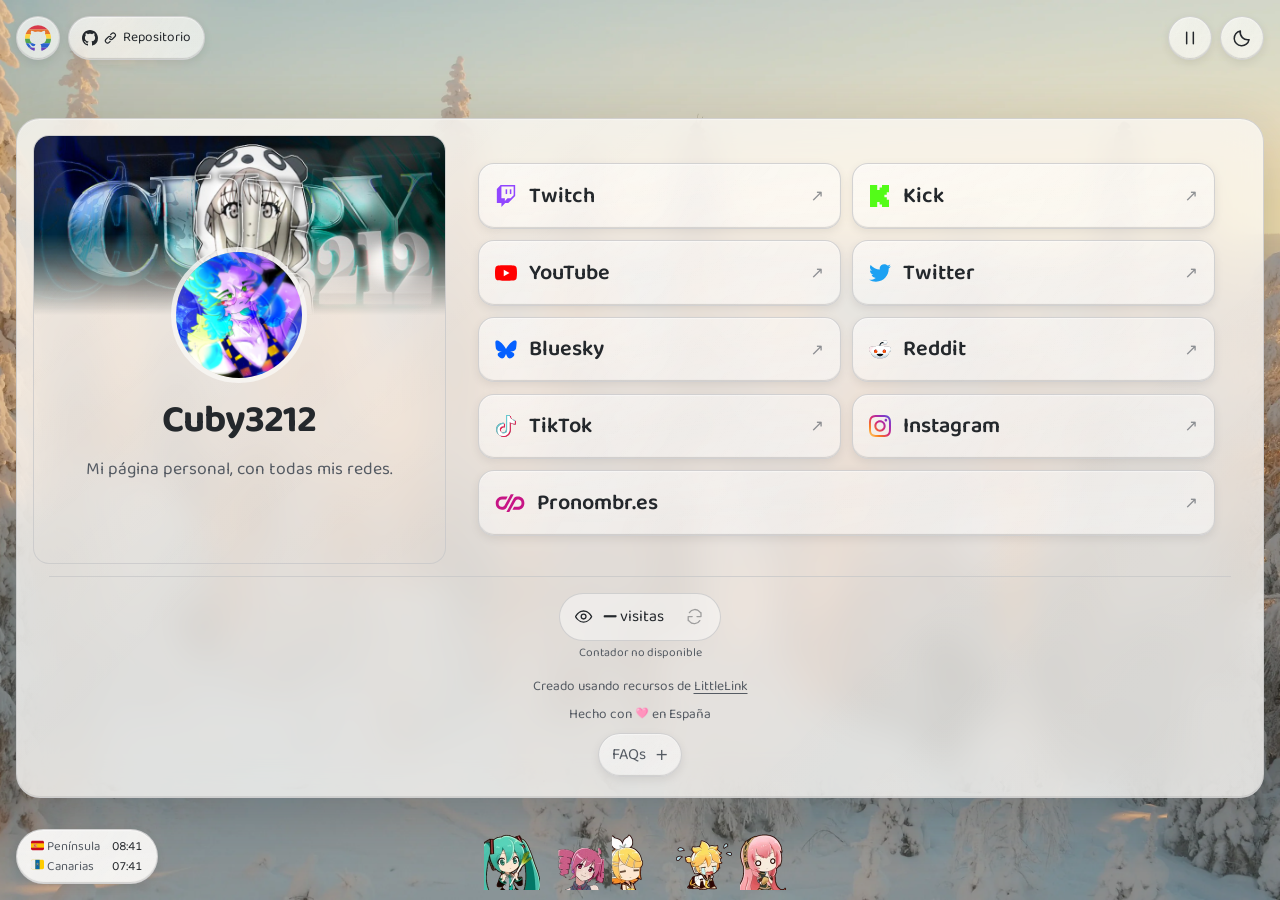
==== commit 111e6fc0: "Se ha añadido un contador de visitas con Cloudflare y actualizado la privacidad" ====
--- a/index.html
+++ b/index.html
@@ -49,7 +49,7 @@
 <link rel="preconnect" href="https://fonts.googleapis.com">
 <link rel="preconnect" href="https://fonts.gstatic.com" crossorigin>
 <link href="https://fonts.googleapis.com/css2?family=Baloo+2:wght@400..700&amp;display=swap" rel="stylesheet">
-<link rel="stylesheet" href="css/custom.css?v=background-27">
+<link rel="stylesheet" href="css/custom.css?v=visits-28">
 <link rel="preload" as="image" href="images/banner.jpg">
 <link rel="preload" as="image" href="images/avatar_cuby.jpg">
 <link id="site-favicon" rel="icon" type="image/png" href="images/avatar.png">
@@ -92,13 +92,22 @@
 </nav>
 </section>
 <footer>
+<div class="visit-counter" id="visit-counter" aria-label="Contador de visitas">
+<div class="visit-pill">
+<svg viewBox="0 0 24 24" aria-hidden="true"><path d="M2 12s3.5-7 10-7 10 7 10 7-3.5 7-10 7S2 12 2 12Z"/><circle cx="12" cy="12" r="3"/></svg>
+<span><strong id="visit-count">—</strong> visitas</span>
+<button type="button" id="visit-refresh" aria-label="Actualizar visitas" title="Actualizar visitas" disabled><svg viewBox="0 0 24 24" aria-hidden="true"><path d="M20 7v5h-5M4 17v-5h5M5.5 7a8 8 0 0 1 13-1L20 8M4 16l1.5 2a8 8 0 0 0 13-1"/></svg></button>
+</div>
+<p class="visit-note" id="visit-status" role="status">Cargando contador…</p>
+<noscript><p class="visit-note">El contador necesita JavaScript.</p></noscript>
+</div>
 <p class="site-credit">Creado usando recursos de <a href="https://littlelink.io" rel="noopener noreferrer">LittleLink</a></p>
 <p class="site-credit">Hecho con <span class="emoji" role="img" aria-label="amor">🩷</span> en España</p>
 <details class="info-toggle">
 <summary>FAQs<span class="trans-border" aria-hidden="true"></span></summary>
 <div class="faq">
-<details class="faq-item"><summary>¿Guarda mis datos o me rastrea?<span class="faq-arrow" aria-hidden="true"></span></summary><div><p>No hay analítica ni cookies propias. Las preferencias de tema y movimiento se guardan en tu navegador.</p></div></details>
-<details class="faq-item"><summary>¿Por qué cambian algunos efectos entre dispositivos?<span class="faq-arrow" aria-hidden="true"></span></summary><div><p>Los efectos se adaptan al tamaño de la pantalla, al tipo de interacción y a tus preferencias de movimiento. No se guardan ni se envían datos del hardware.</p></div></details>
+<details class="faq-item"><summary>¿Cómo funciona el contador y qué datos usa?<span class="faq-arrow" aria-hidden="true"></span></summary><div><p>Se acumulan visitas únicas por día (UTC), con actualización cada minuto mientras el contador está visible. Las recargas del mismo navegador e IP no vuelven a sumar ese día. Es una estimación: cambiar de red o navegador puede contar otra visita.</p><p>El contador se aloja en Cloudflare y usa la IP y el navegador para crear un identificador temporal. Su base de datos no guarda la IP original y los identificadores anteriores se eliminan al recibir nuevas visitas. No usa cookies. Las preferencias de tema y movimiento se guardan en tu navegador.</p></div></details>
+<details class="faq-item"><summary>¿Por qué cambian algunos efectos entre dispositivos?<span class="faq-arrow" aria-hidden="true"></span></summary><div><p>Los efectos se adaptan al tamaño de la pantalla, al tipo de interacción y a tus preferencias de movimiento. Esta adaptación se hace en tu navegador, sin consultar ni guardar las especificaciones del equipo.</p></div></details>
 <details class="faq-item"><summary>¿Es algo de pago?<span class="faq-arrow" aria-hidden="true"></span></summary><div><p>No. Es un proyecto personal y gratuito.</p></div></details>
 </div>
 </details>
@@ -117,5 +126,6 @@
 <span class="clock-row"><span class="clock-zone"><span aria-hidden="true"><img class="emoji-image" src="images/emoji/1f1ee-1f1e8.svg" alt="" width="16" height="16"></span> Canarias</span><span id="clock-canarias">--:--</span></span>
 </div>
 <script src="js/site.js?v=section-motion-26"></script>
+<script src="js/visits.js?v=visits-28" defer></script>
 </body>
 </html>
--- a/css/custom.css
+++ b/css/custom.css
@@ -291,6 +291,18 @@
 }
 .motion-paused .section-arriving { animation:none; }
 
+.visit-counter { margin:0 auto .85rem; }
+.visit-pill { display:inline-flex; align-items:center; gap:.65rem; min-height:2.75rem; padding:.2rem .35rem .2rem .85rem; border:1px solid var(--line); border-radius:2rem; background:var(--control); color:var(--text); }
+.visit-pill svg { width:1.2rem; height:1.2rem; fill:none; stroke:currentColor; stroke-width:1.6; stroke-linecap:round; stroke-linejoin:round; }
+.visit-pill strong { display:inline-block; min-width:1ch; font-size:1.15rem; font-variant-numeric:tabular-nums; }
+.visit-pill button { display:grid; place-items:center; width:2.5rem; height:2.5rem; border:0; border-radius:50%; background:transparent; color:inherit; }
+.visit-pill button:enabled:hover { background:var(--control); }
+.visit-pill button:disabled { opacity:.4; cursor:default; }
+.visit-note { margin:.2rem 0 0; font-size:.75rem; color:var(--muted); }
+@keyframes visit-update { from { opacity:.5; transform:translateY(3px); } to { opacity:1; transform:translateY(0); } }
+@media(prefers-reduced-motion:no-preference) { .visit-changed { animation:visit-update .25s ease-out; } }
+.motion-paused .visit-changed { animation:none; }
+
 @media(max-width:1050px) {
  :root { --scene:url('../images/scene-autumn-mobile.webp'); }
  :root[data-season='spring'] { --scene:url('../images/scene-spring-mobile.webp'); }
